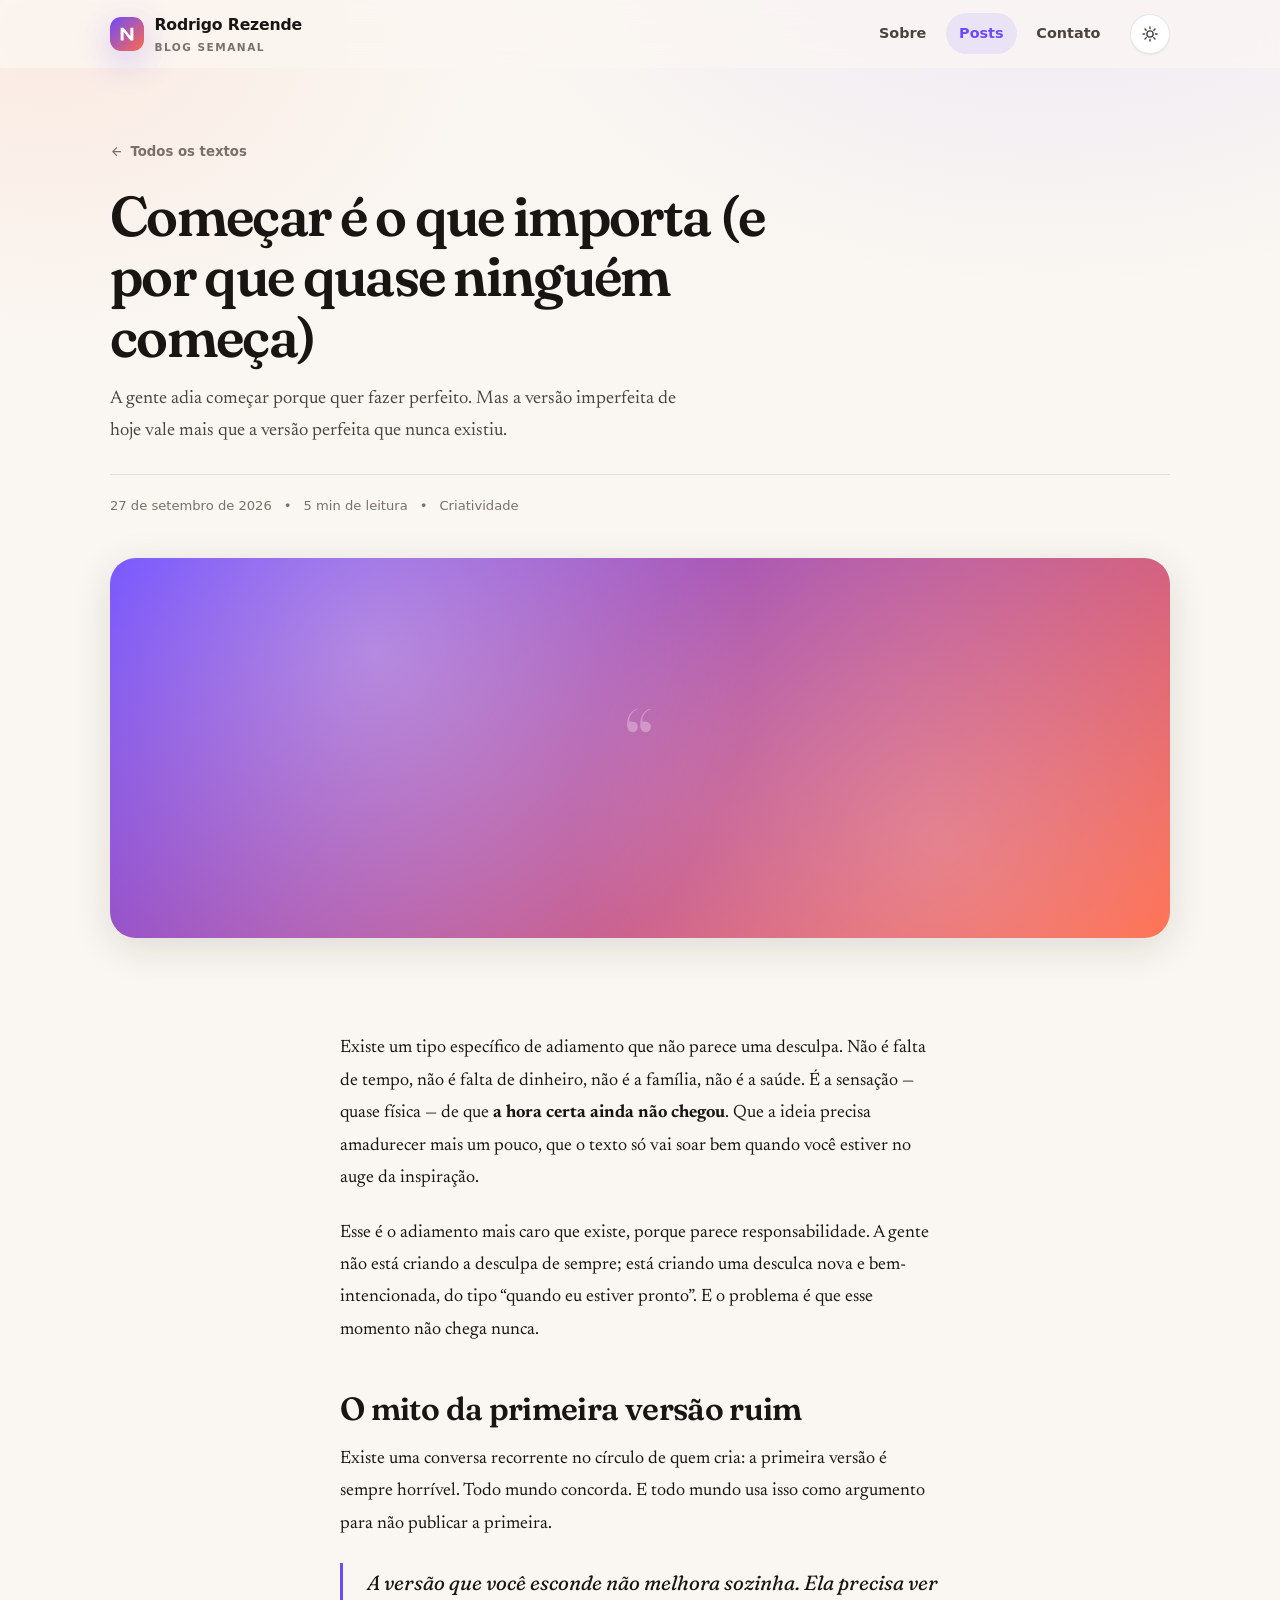
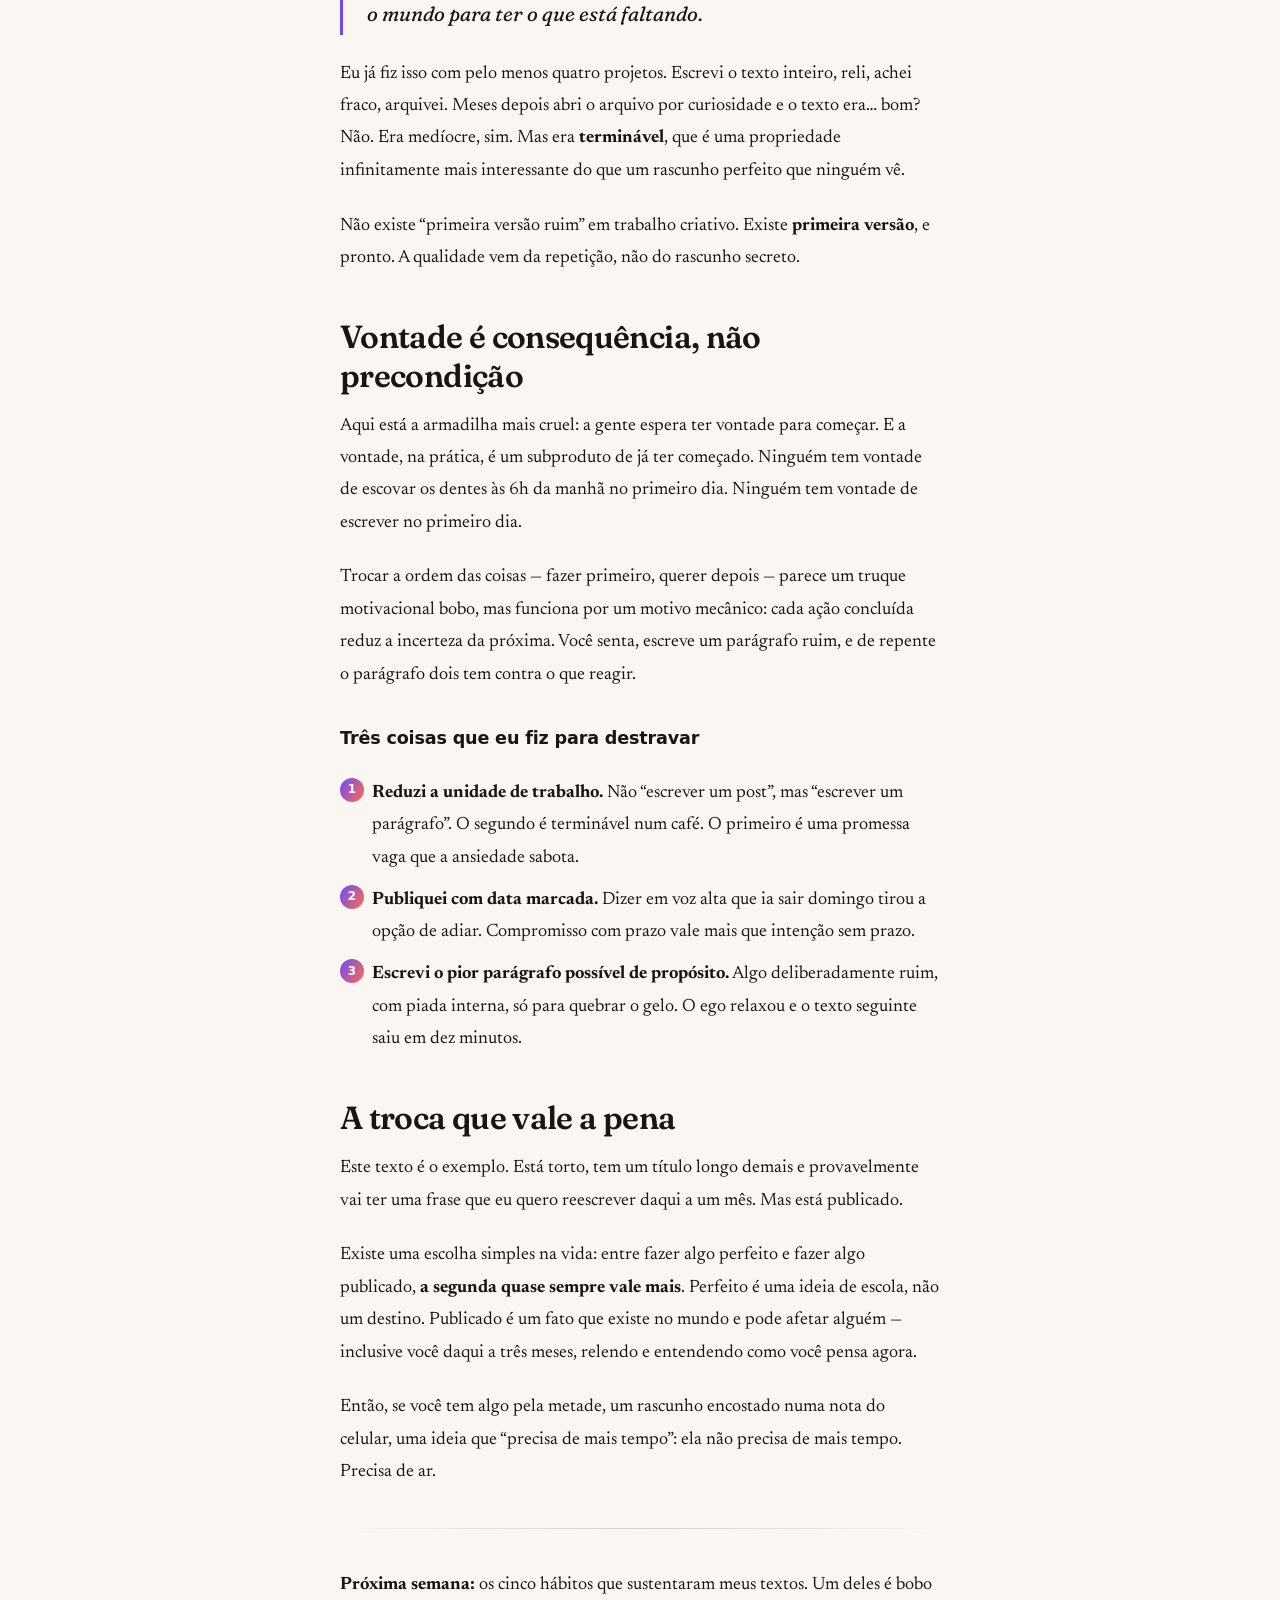
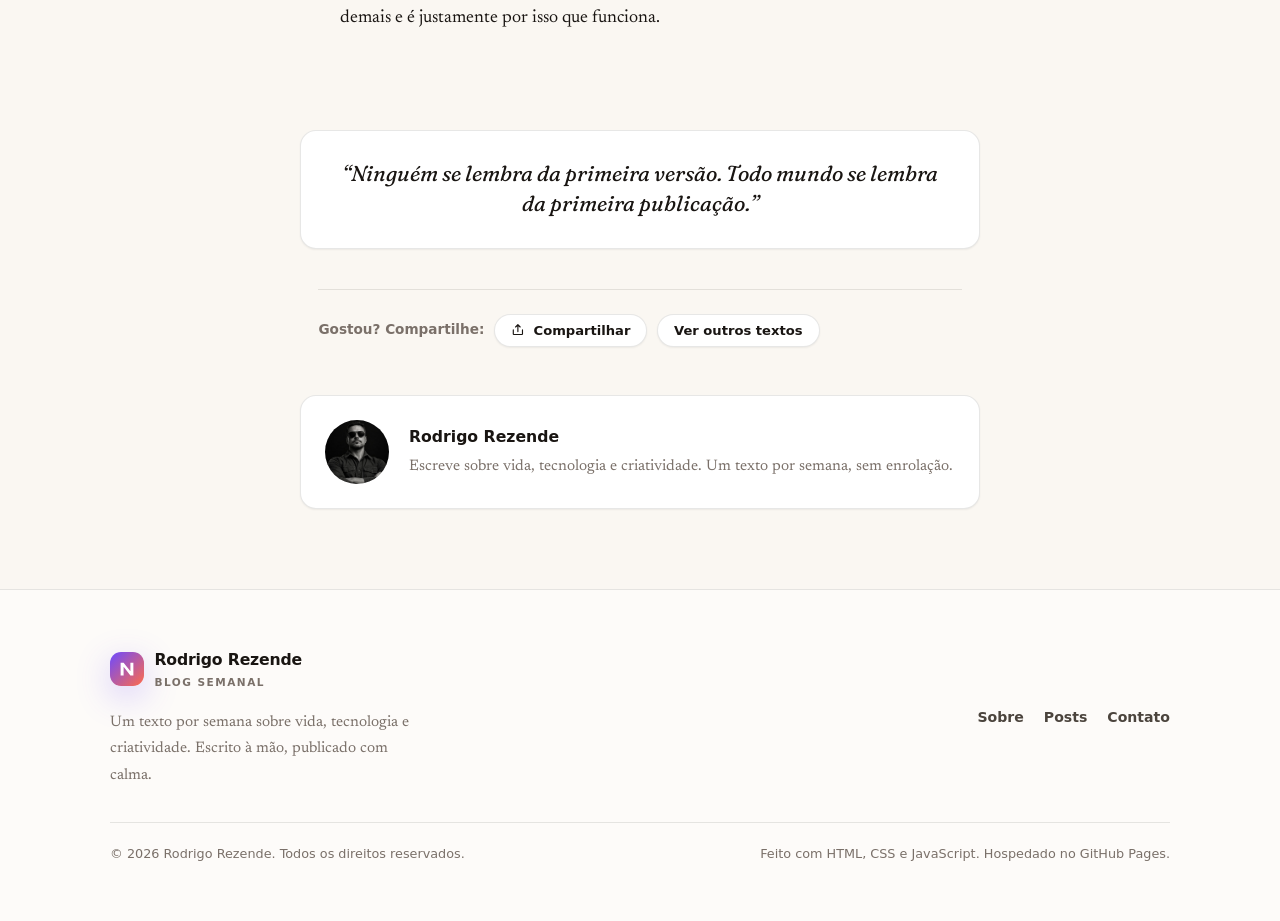
==== posts/comecar-e-o-que-importa.html @ 7c2f8404 "Add files via upload" ====
<!DOCTYPE html>
<html lang="pt-BR" data-theme="light">
<head>
<meta charset="UTF-8">
<meta name="viewport" content="width=device-width, initial-scale=1">
<title>Começar é o que importa — Rodrigo Rezende</title>
<meta name="description" content="A gente adia começar porque quer fazer perfeito. Mas a versão imperfeita de hoje vale mais que a versão perfeita que nunca existiu. Um texto sobre momentum e o medo que trava a maioria das pessoas.">
<meta name="author" content="Rodrigo Rezende">
<meta name="theme-color" content="#faf7f2" media="(prefers-color-scheme: light)">
<meta name="theme-color" content="#100e13" media="(prefers-color-scheme: dark)">
<meta property="og:type" content="article">
<meta property="og:locale" content="pt_BR">
<meta property="og:title" content="Começar é o que importa (e por que quase ninguém começa)">
<meta property="og:description" content="Por que esperar a versão perfeita é a forma mais elegante de nunca começar.">
<meta property="og:image" content="../assets/rodrigo-rezende.jpg">
<meta name="twitter:card" content="summary_large_image">
<link rel="icon" href="../assets/favicon.svg" type="image/svg+xml">
<link rel="preconnect" href="https://fonts.googleapis.com">
<link rel="preconnect" href="https://fonts.gstatic.com" crossorigin>
<link href="https://fonts.googleapis.com/css2?family=Fraunces:ital,opsz,wght@0,9..144,400..700;1,9..144,400..600&family=Newsreader:ital,opsz,wght@0,6..72,400..600;1,6..72,400&display=swap" rel="stylesheet">
<link rel="stylesheet" href="../styles.css">
<script>
  (function () {
    try {
      var saved = localStorage.getItem('tema');
      var prefersDark = window.matchMedia('(prefers-color-scheme: dark)').matches;
      document.documentElement.dataset.theme = saved || (prefersDark ? 'dark' : 'light');
    } catch (e) {}
  })();
</script>
</head>
<body>

<a class="skip-link" href="#conteudo">Pular para o conteúdo</a>
<div class="progress-bar" id="progressBar" aria-hidden="true"></div>

<header class="site-header" id="siteHeader">
  <div class="shell">
    <a class="brand" href="../index.html">
      <img class="brand-mark" src="../assets/favicon.svg" alt="" width="34" height="34">
      <span class="brand-text">Rodrigo Rezende<small>Blog semanal</small></span>
    </a>
    <nav class="nav" id="nav" aria-label="Navegação principal">
      <a class="nav-link" href="../index.html#sobre">Sobre</a>
      <a class="nav-link" href="../index.html#posts" aria-current="page">Posts</a>
      <a class="nav-link" href="../index.html#contato">Contato</a>
    </nav>
    <div class="header-actions">
      <button class="icon-btn theme-toggle" id="themeToggle" type="button" aria-label="Alternar tema claro e escuro" title="Alternar tema">
        <svg class="icon-sun" viewBox="0 0 24 24" fill="none" stroke="currentColor" stroke-width="1.9" stroke-linecap="round" aria-hidden="true">
          <circle cx="12" cy="12" r="4.2"/>
          <path d="M12 2.6v2.2M12 19.2v2.2M2.6 12h2.2M19.2 12h2.2M5.3 5.3l1.6 1.6M17.1 17.1l1.6 1.6M18.7 5.3l-1.6 1.6M6.9 17.1l-1.6 1.6"/>
        </svg>
        <svg class="icon-moon" viewBox="0 0 24 24" fill="none" stroke="currentColor" stroke-width="1.9" stroke-linecap="round" stroke-linejoin="round" aria-hidden="true">
          <path d="M20.5 14.3A8.5 8.5 0 0 1 9.7 3.5a8.5 8.5 0 1 0 10.8 10.8Z"/>
        </svg>
      </button>
      <button class="icon-btn menu-toggle" id="menuToggle" type="button" aria-label="Abrir menu" aria-expanded="false" aria-controls="nav">
        <svg viewBox="0 0 24 24" fill="none" stroke="currentColor" stroke-width="2" stroke-linecap="round" aria-hidden="true">
          <path d="M4 7h16M4 12h16M4 17h16"/>
        </svg>
      </button>
    </div>
  </div>
</header>

<main id="conteudo">

  <article>
    <header class="article-hero shell">
      <a class="back-link" href="../index.html#posts">
        <svg viewBox="0 0 24 24" fill="none" stroke="currentColor" stroke-width="2" stroke-linecap="round" stroke-linejoin="round" style="width:1em;height:1em" aria-hidden="true">
          <path d="M19 12H6M12 5l-7 7 7 7"/>
        </svg>
        Todos os textos
      </a>

      <h1>Começar é o que importa (e por que quase ninguém começa)</h1>

      <p class="article-dek">
        A gente adia começar porque quer fazer perfeito. Mas a versão imperfeita de hoje vale
        mais que a versão perfeita que nunca existiu.
      </p>

      <div class="article-meta">
        <time datetime="2026-09-27">27 de setembro de 2026</time>
        <span aria-hidden="true">&bull;</span>
        <span>5 min de leitura</span>
        <span aria-hidden="true">&bull;</span>
        <span>Criatividade</span>
      </div>

      <div class="cover">
        <div class="cover-gradient" role="img" aria-label="Ilustração abstrata em tons de violeta e coral">
          <span aria-hidden="true">&ldquo;</span>
        </div>
      </div>
    </header>

    <div class="shell prose">
      <p>
        Existe um tipo específico de adiamento que não parece uma desculpa. Não é falta de
        tempo, não é falta de dinheiro, não é a família, não é a saúde. É a sensação — quase
        física — de que <strong>a hora certa ainda não chegou</strong>. Que a ideia precisa
        amadurecer mais um pouco, que o texto só vai soar bem quando você estiver no auge da
        inspiração.
      </p>

      <p>
        Esse é o adiamento mais caro que existe, porque parece responsabilidade. A gente não
        está criando a desculpa de sempre; está criando uma desculca nova e bem-intencionada,
        do tipo “quando eu estiver pronto”. E o problema é que esse momento não chega nunca.
      </p>

      <h2>O mito da primeira versão ruim</h2>

      <p>
        Existe uma conversa recorrente no círculo de quem cria: a primeira versão é sempre
        horrível. Todo mundo concorda. E todo mundo usa isso como argumento para não publicar
        a primeira.
      </p>

      <blockquote>
        A versão que você esconde não melhora sozinha. Ela precisa ver o mundo para ter o que
        está faltando.
      </blockquote>

      <p>
        Eu já fiz isso com pelo menos quatro projetos. Escrevi o texto inteiro, reli, achei
        fraco, arquivei. Meses depois abri o arquivo por curiosidade e o texto era… bom? Não.
        Era medíocre, sim. Mas era <strong>terminável</strong>, que é uma propriedade
        infinitamente mais interessante do que um rascunho perfeito que ninguém vê.
      </p>

      <p>
        Não existe “primeira versão ruim” em trabalho criativo. Existe <strong>primeira
        versão</strong>, e pronto. A qualidade vem da repetição, não do rascunho secreto.
      </p>

      <h2>Vontade é consequência, não precondição</h2>

      <p>
        Aqui está a armadilha mais cruel: a gente espera ter vontade para começar. E a vontade,
        na prática, é um subproduto de já ter começado. Ninguém tem vontade de escovar os
        dentes às 6h da manhã no primeiro dia. Ninguém tem vontade de escrever no primeiro dia.
      </p>

      <p>
        Trocar a ordem das coisas — fazer primeiro, querer depois — parece um truque motivacional
        bobo, mas funciona por um motivo mecânico: cada ação concluída reduz a incerteza da
        próxima. Você senta, escreve um parágrafo ruim, e de repente o parágrafo dois tem contra
        o que reagir.
      </p>

      <h3>Três coisas que eu fiz para destravar</h3>

      <ol>
        <li>
          <strong>Reduzi a unidade de trabalho.</strong> Não “escrever um post”, mas “escrever
          um parágrafo”. O segundo é terminável num café. O primeiro é uma promessa vaga que
          a ansiedade sabota.
        </li>
        <li>
          <strong>Publiquei com data marcada.</strong> Dizer em voz alta que ia sair domingo
          tirou a opção de adiar. Compromisso com prazo vale mais que intenção sem prazo.
        </li>
        <li>
          <strong>Escrevi o pior parágrafo possível de propósito.</strong> Algo deliberadamente
          ruim, com piada interna, só para quebrar o gelo. O ego relaxou e o texto seguinte saiu
          em dez minutos.
        </li>
      </ol>

      <h2>A troca que vale a pena</h2>

      <p>
        Este texto é o exemplo. Está torto, tem um título longo demais e provavelmente vai ter
        uma frase que eu quero reescrever daqui a um mês. Mas está publicado.
      </p>

      <p>
        Existe uma escolha simples na vida: entre fazer algo perfeito e fazer algo publicado,
        <strong>a segunda quase sempre vale mais</strong>. Perfeito é uma ideia de escola, não
        um destino. Publicado é um fato que existe no mundo e pode afetar alguém — inclusive
        você daqui a três meses, relendo e entendendo como você pensa agora.
      </p>

      <p>
        Então, se você tem algo pela metade, um rascunho encostado numa nota do celular, uma
        ideia que “precisa de mais tempo”: ela não precisa de mais tempo. Precisa de ar.
      </p>

      <hr>

      <p>
        <strong>Próxima semana:</strong> os cinco hábitos que sustentaram meus textos. Um deles
        é bobo demais e é justamente por isso que funciona.
      </p>
    </div>

    <div class="shell">
      <div class="pull-quote">
        <p>“Ninguém se lembra da primeira versão. Todo mundo se lembra da primeira publicação.”</p>
      </div>

      <div class="share-row">
        <span>Gostou? Compartilhe:</span>
        <button class="btn btn-ghost" type="button" data-share>
          <svg viewBox="0 0 24 24" fill="none" stroke="currentColor" stroke-width="2" stroke-linecap="round" stroke-linejoin="round" aria-hidden="true">
            <path d="M4 12v7a1 1 0 0 0 1 1h14a1 1 0 0 0 1-1v-7M12 15V3M8 7l4-4 4 4"/>
          </svg>
          Compartilhar
        </button>
        <a class="btn btn-ghost" href="../index.html#posts">Ver outros textos</a>
      </div>

      <div class="author-box">
        <img src="../assets/rodrigo-rezende.jpg" alt="" width="64" height="64" loading="lazy" decoding="async">
        <div>
          <strong>Rodrigo Rezende</strong>
          <p>Escreve sobre vida, tecnologia e criatividade. Um texto por semana, sem enrolação.</p>
        </div>
      </div>
    </div>
  </article>

</main>

<footer class="site-footer">
  <div class="shell">
    <div class="footer-grid">
      <div>
        <a class="brand" href="../index.html">
          <img class="brand-mark" src="../assets/favicon.svg" alt="" width="34" height="34">
          <span class="brand-text">Rodrigo Rezende<small>Blog semanal</small></span>
        </a>
        <p class="footer-about">
          Um texto por semana sobre vida, tecnologia e criatividade. Escrito à mão, publicado com calma.
        </p>
      </div>
      <nav class="footer-nav" aria-label="Navegação do rodapé">
        <a href="../index.html#sobre">Sobre</a>
        <a href="../index.html#posts">Posts</a>
        <a href="../index.html#contato">Contato</a>
      </nav>
    </div>
    <div class="footer-bottom">
      <span>&copy; <span id="year">2026</span> Rodrigo Rezende. Todos os direitos reservados.</span>
      <span>Feito com HTML, CSS e JavaScript. Hospedado no GitHub Pages.</span>
    </div>
  </div>
</footer>

<div class="toast" id="toast" role="status" aria-live="polite"></div>

<script src="../script.js"></script>
</body>
</html>
---- styles.css ----
:root {
  --font-display: "Fraunces", "Iowan Old Style", Georgia, serif;
  --font-read: "Newsreader", Georgia, "Times New Roman", serif;
  --font-ui: system-ui, -apple-system, "Segoe UI", Roboto, Helvetica, Arial, sans-serif;

  --bg: #faf7f2;
  --bg-soft: #f2ece3;
  --surface: #ffffff;
  --surface-2: #fbf8f4;
  --text: #191512;
  --text-soft: #4b443d;
  --muted: #7a7069;
  --border: rgba(25, 21, 18, 0.1);
  --border-strong: rgba(25, 21, 18, 0.18);

  --accent: #6d4aff;
  --accent-2: #ff6b4a;
  --accent-ink: #ffffff;
  --accent-soft: rgba(109, 74, 255, 0.1);
  --accent-ring: rgba(109, 74, 255, 0.35);

  --shadow-xs: 0 1px 2px rgba(25, 21, 18, 0.06);
  --shadow-sm: 0 2px 8px rgba(25, 21, 18, 0.06), 0 8px 24px rgba(25, 21, 18, 0.05);
  --shadow-md: 0 10px 40px rgba(25, 21, 18, 0.12);
  --shadow-glow: 0 10px 34px rgba(109, 74, 255, 0.28);

  --radius-sm: 10px;
  --radius: 16px;
  --radius-lg: 26px;
  --radius-pill: 999px;

  --maxw: 1140px;
  --measure: 68ch;
  --header-h: 68px;
  --ease: cubic-bezier(0.22, 1, 0.36, 1);
}

[data-theme="dark"] {
  --bg: #100e13;
  --bg-soft: #17141b;
  --surface: #1b1822;
  --surface-2: #211d2a;
  --text: #f6f2ee;
  --text-soft: #d6cfc8;
  --muted: #a49b93;
  --border: rgba(255, 255, 255, 0.1);
  --border-strong: rgba(255, 255, 255, 0.2);
  --accent: #a78bff;
  --accent-2: #ff8a6b;
  --accent-ink: #14121a;
  --accent-soft: rgba(167, 139, 255, 0.14);
  --accent-ring: rgba(167, 139, 255, 0.4);
  --shadow-xs: 0 1px 2px rgba(0, 0, 0, 0.4);
  --shadow-sm: 0 2px 10px rgba(0, 0, 0, 0.4), 0 10px 30px rgba(0, 0, 0, 0.35);
  --shadow-md: 0 14px 46px rgba(0, 0, 0, 0.55);
  --shadow-glow: 0 10px 34px rgba(167, 139, 255, 0.3);
}

*,
*::before,
*::after {
  box-sizing: border-box;
}

* {
  margin: 0;
}

html {
  -webkit-text-size-adjust: 100%;
  scroll-behavior: smooth;
  scroll-padding-top: calc(var(--header-h) + 24px);
}

body {
  font-family: var(--font-read);
  font-size: 1.0625rem;
  line-height: 1.75;
  color: var(--text);
  background-color: var(--bg);
  background-image:
    radial-gradient(60rem 40rem at 82% -12%, var(--accent-soft), transparent 62%),
    radial-gradient(48rem 34rem at 4% 4%, rgba(255, 107, 74, 0.09), transparent 60%);
  background-attachment: fixed;
  -webkit-font-smoothing: antialiased;
  text-rendering: optimizeLegibility;
  min-height: 100vh;
  overflow-x: hidden;
}

img,
svg {
  display: block;
  max-width: 100%;
}

img {
  height: auto;
}

a {
  color: inherit;
  text-decoration: none;
}

button {
  font: inherit;
  color: inherit;
  cursor: pointer;
  border: 0;
  background: none;
}

ul,
ol {
  padding: 0;
  list-style: none;
}

:focus-visible {
  outline: 2px solid var(--accent);
  outline-offset: 3px;
  border-radius: 4px;
}

::selection {
  background: var(--accent);
  color: var(--accent-ink);
}

.skip-link {
  position: absolute;
  left: -9999px;
  top: 0;
  z-index: 200;
  padding: 0.75rem 1.25rem;
  background: var(--accent);
  color: var(--accent-ink);
  font-family: var(--font-ui);
  font-weight: 600;
  border-radius: 0 0 var(--radius-sm) 0;
}

.skip-link:focus {
  left: 0;
}

.shell {
  width: 100%;
  max-width: var(--maxw);
  margin-inline: auto;
  padding-inline: clamp(1.15rem, 4vw, 2.5rem);
}

.eyebrow {
  display: inline-flex;
  align-items: center;
  gap: 0.5rem;
  font-family: var(--font-ui);
  font-size: 0.7rem;
  font-weight: 700;
  letter-spacing: 0.16em;
  text-transform: uppercase;
  color: var(--accent);
}

.eyebrow::before {
  content: "";
  width: 1.6rem;
  height: 2px;
  border-radius: 2px;
  background: linear-gradient(90deg, var(--accent), var(--accent-2));
}

.section-title {
  font-family: var(--font-display);
  font-size: clamp(1.75rem, 1.15rem + 2.2vw, 2.85rem);
  font-weight: 600;
  line-height: 1.12;
  letter-spacing: -0.02em;
  font-variation-settings: "SOFT" 40, "WONK" 1;
  margin-top: 0.6rem;
}

.section-lead {
  font-family: var(--font-ui);
  font-size: 1rem;
  line-height: 1.7;
  color: var(--muted);
  max-width: 52ch;
  margin-top: 0.9rem;
}

.gradient-text {
  background: linear-gradient(100deg, var(--accent) 0%, var(--accent-2) 90%);
  -webkit-background-clip: text;
  background-clip: text;
  color: transparent;
}

.btn {
  --btn-bg: var(--surface);
  --btn-fg: var(--text);
  display: inline-flex;
  align-items: center;
  justify-content: center;
  gap: 0.55rem;
  padding: 0.8rem 1.4rem;
  font-family: var(--font-ui);
  font-size: 0.9rem;
  font-weight: 600;
  line-height: 1;
  color: var(--btn-fg);
  background: var(--btn-bg);
  border: 1px solid var(--border);
  border-radius: var(--radius-pill);
  box-shadow: var(--shadow-xs);
  transition: transform 0.25s var(--ease), box-shadow 0.25s var(--ease),
    background-color 0.25s var(--ease), border-color 0.25s var(--ease), color 0.25s var(--ease);
}

.btn:hover {
  transform: translateY(-2px);
  box-shadow: var(--shadow-sm);
}

.btn:active {
  transform: translateY(0);
}

.btn-primary {
  --btn-fg: var(--accent-ink);
  background: linear-gradient(100deg, var(--accent), var(--accent-2));
  border-color: transparent;
  box-shadow: var(--shadow-glow);
}

.btn-primary:hover {
  box-shadow: 0 14px 40px rgba(109, 74, 255, 0.36);
}

.btn-ghost:hover {
  border-color: var(--accent);
  color: var(--accent);
  background: var(--accent-soft);
}

.btn svg {
  width: 1.05em;
  height: 1.05em;
  flex: none;
}

.site-header {
  position: sticky;
  top: 0;
  z-index: 100;
  height: var(--header-h);
  display: flex;
  align-items: center;
  background: color-mix(in srgb, var(--bg) 78%, transparent);
  backdrop-filter: saturate(180%) blur(14px);
  -webkit-backdrop-filter: saturate(180%) blur(14px);
  border-bottom: 1px solid transparent;
  transition: border-color 0.3s var(--ease), background-color 0.3s var(--ease);
}

.site-header.is-stuck {
  border-bottom-color: var(--border);
  box-shadow: var(--shadow-xs);
}

.site-header .shell {
  display: flex;
  align-items: center;
  gap: 1rem;
}

.brand {
  display: inline-flex;
  align-items: center;
  gap: 0.65rem;
  font-family: var(--font-ui);
  font-weight: 700;
  font-size: 0.98rem;
  letter-spacing: -0.01em;
  margin-right: auto;
}

.brand-mark {
  width: 34px;
  height: 34px;
  border-radius: 11px;
  box-shadow: var(--shadow-glow);
  flex: none;
}

.brand-text small {
  display: block;
  font-size: 0.66rem;
  font-weight: 600;
  letter-spacing: 0.14em;
  text-transform: uppercase;
  color: var(--muted);
}

.nav {
  display: flex;
  align-items: center;
  gap: 0.35rem;
}

.nav-link {
  position: relative;
  padding: 0.5rem 0.85rem;
  font-family: var(--font-ui);
  font-size: 0.9rem;
  font-weight: 550;
  color: var(--text-soft);
  border-radius: var(--radius-pill);
  transition: color 0.2s var(--ease), background-color 0.2s var(--ease);
}

.nav-link:hover {
  color: var(--text);
  background: var(--accent-soft);
}

.nav-link[aria-current="page"] {
  color: var(--accent);
  background: var(--accent-soft);
}

.header-actions {
  display: flex;
  align-items: center;
  gap: 0.5rem;
}

.icon-btn {
  display: inline-grid;
  place-items: center;
  width: 40px;
  height: 40px;
  border-radius: var(--radius-pill);
  border: 1px solid var(--border);
  background: var(--surface);
  color: var(--text-soft);
  box-shadow: var(--shadow-xs);
  transition: transform 0.25s var(--ease), color 0.2s var(--ease),
    border-color 0.2s var(--ease), background-color 0.2s var(--ease);
}

.icon-btn:hover {
  transform: translateY(-2px);
  color: var(--accent);
  border-color: var(--accent);
}

.icon-btn svg {
  width: 18px;
  height: 18px;
}

.theme-toggle .icon-moon {
  display: none;
}

[data-theme="dark"] .theme-toggle .icon-moon {
  display: block;
}

[data-theme="dark"] .theme-toggle .icon-sun {
  display: none;
}

.menu-toggle {
  display: none;
}

.progress-bar {
  position: fixed;
  inset-inline: 0;
  top: 0;
  height: 3px;
  z-index: 120;
  transform-origin: 0 50%;
  transform: scaleX(0);
  background: linear-gradient(90deg, var(--accent), var(--accent-2));
  pointer-events: none;
}

.hero {
  position: relative;
  padding-block: clamp(3rem, 8vw, 6.5rem) clamp(3rem, 7vw, 5.5rem);
}

.hero-grid {
  display: grid;
  grid-template-columns: minmax(0, 1.05fr) minmax(0, 0.95fr);
  gap: clamp(2rem, 5vw, 4.5rem);
  align-items: center;
}

.hero-badge {
  display: inline-flex;
  align-items: center;
  gap: 0.55rem;
  padding: 0.4rem 0.9rem 0.4rem 0.45rem;
  font-family: var(--font-ui);
  font-size: 0.76rem;
  font-weight: 600;
  color: var(--text-soft);
  background: var(--surface);
  border: 1px solid var(--border);
  border-radius: var(--radius-pill);
  box-shadow: var(--shadow-xs);
}

.pulse-dot {
  position: relative;
  display: inline-block;
  width: 8px;
  height: 8px;
  margin-left: 0.4rem;
  border-radius: 50%;
  background: #22c55e;
}

.pulse-dot::after {
  content: "";
  position: absolute;
  inset: -4px;
  border-radius: 50%;
  border: 2px solid #22c55e;
  opacity: 0;
  animation: pulse 2.4s var(--ease) infinite;
}

@keyframes pulse {
  0% {
    transform: scale(0.6);
    opacity: 0.9;
  }
  70%,
  100% {
    transform: scale(1.5);
    opacity: 0;
  }
}

.hero h1 {
  font-family: var(--font-display);
  font-size: clamp(2.5rem, 1.3rem + 5vw, 4.4rem);
  font-weight: 600;
  line-height: 1.02;
  letter-spacing: -0.03em;
  font-variation-settings: "SOFT" 60, "WONK" 1;
  margin-top: 1.1rem;
}

.hero-role {
  font-family: var(--font-ui);
  font-size: clamp(0.95rem, 0.9rem + 0.3vw, 1.1rem);
  font-weight: 600;
  color: var(--accent);
  margin-top: 0.9rem;
}

.hero-bio {
  font-size: 1.1rem;
  line-height: 1.72;
  color: var(--text-soft);
  max-width: 54ch;
  margin-top: 1.1rem;
}

.hero-cta {
  display: flex;
  flex-wrap: wrap;
  gap: 0.75rem;
  margin-top: 2rem;
}

.hero-meta {
  display: flex;
  flex-wrap: wrap;
  gap: 1.5rem 2.25rem;
  margin-top: 2.5rem;
  padding-top: 1.75rem;
  border-top: 1px solid var(--border);
}

.hero-meta div {
  min-width: 0;
}

.hero-meta dt {
  font-family: var(--font-ui);
  font-size: 0.7rem;
  font-weight: 700;
  letter-spacing: 0.14em;
  text-transform: uppercase;
  color: var(--muted);
}

.hero-meta dd {
  margin: 0.25rem 0 0;
  font-family: var(--font-ui);
  font-size: 1.05rem;
  font-weight: 650;
}

.hero-visual {
  position: relative;
  justify-self: end;
  width: 100%;
  max-width: 420px;
}

.avatar-frame {
  position: relative;
  padding: 14px;
  border-radius: 32px;
  background: var(--surface);
  border: 1px solid var(--border);
  box-shadow: var(--shadow-md);
}

.avatar-frame::before {
  content: "";
  position: absolute;
  inset: -14% -10% auto auto;
  width: 60%;
  aspect-ratio: 1;
  border-radius: 50%;
  background: conic-gradient(from 180deg, var(--accent), var(--accent-2), var(--accent));
  filter: blur(38px);
  opacity: 0.42;
  z-index: -1;
}

.avatar-frame picture {
  display: block;
}

.avatar-frame img {
  width: 100%;
  aspect-ratio: 1;
  object-fit: cover;
  border-radius: 22px;
  background: var(--bg-soft);
}

.social-row {
  display: flex;
  justify-content: center;
  gap: 0.6rem;
  margin-top: 1.5rem;
  flex-wrap: wrap;
}

.social-link {
  display: inline-flex;
  align-items: center;
  gap: 0.5rem;
  padding: 0.55rem 1rem;
  font-family: var(--font-ui);
  font-size: 0.83rem;
  font-weight: 600;
  color: var(--text-soft);
  background: var(--surface);
  border: 1px solid var(--border);
  border-radius: var(--radius-pill);
  box-shadow: var(--shadow-xs);
  transition: transform 0.25s var(--ease), color 0.2s var(--ease),
    border-color 0.2s var(--ease), box-shadow 0.25s var(--ease);
}

.social-link svg {
  width: 16px;
  height: 16px;
  color: var(--accent);
  transition: color 0.2s var(--ease), transform 0.3s var(--ease);
}

.social-link:hover {
  transform: translateY(-3px);
  color: var(--text);
  border-color: var(--accent);
  box-shadow: var(--shadow-sm);
}

.social-link:hover svg {
  transform: scale(1.12);
}

.floating-card {
  position: absolute;
  display: flex;
  align-items: center;
  gap: 0.7rem;
  padding: 0.7rem 0.95rem;
  background: var(--surface);
  border: 1px solid var(--border);
  border-radius: var(--radius);
  box-shadow: var(--shadow-md);
  font-family: var(--font-ui);
  font-size: 0.78rem;
  font-weight: 600;
  line-height: 1.3;
}

.floating-card small {
  display: block;
  font-size: 0.68rem;
  font-weight: 500;
  color: var(--muted);
}

.floating-card .dot {
  width: 30px;
  height: 30px;
  border-radius: 9px;
  display: grid;
  place-items: center;
  background: var(--accent-soft);
  color: var(--accent);
  flex: none;
}

.floating-card .dot svg {
  width: 16px;
  height: 16px;
}

.float-a {
  top: -18px;
  left: -26px;
  animation: float 7s ease-in-out infinite;
}

.float-b {
  bottom: -22px;
  right: -18px;
  animation: float 8.5s ease-in-out infinite reverse;
}

@keyframes float {
  0%,
  100% {
    transform: translateY(0);
  }
  50% {
    transform: translateY(-11px);
  }
}

.section {
  padding-block: clamp(3.5rem, 7vw, 6rem);
}

.section-head {
  display: flex;
  flex-wrap: wrap;
  align-items: flex-end;
  justify-content: space-between;
  gap: 1.5rem;
  margin-bottom: clamp(2rem, 4vw, 3rem);
}

.filters {
  display: flex;
  flex-wrap: wrap;
  gap: 0.5rem;
}

.filter {
  padding: 0.45rem 0.95rem;
  font-family: var(--font-ui);
  font-size: 0.82rem;
  font-weight: 600;
  color: var(--muted);
  background: var(--surface);
  border: 1px solid var(--border);
  border-radius: var(--radius-pill);
  transition: all 0.2s var(--ease);
}

.filter:hover {
  color: var(--accent);
  border-color: var(--accent);
}

.filter[aria-pressed="true"] {
  color: var(--accent-ink);
  background: var(--accent);
  border-color: var(--accent);
}

.featured {
  position: relative;
  display: grid;
  grid-template-columns: minmax(0, 1.15fr) minmax(0, 0.85fr);
  gap: 0;
  margin-bottom: clamp(2rem, 4vw, 3rem);
  background: var(--surface);
  border: 1px solid var(--border);
  border-radius: var(--radius-lg);
  overflow: hidden;
  box-shadow: var(--shadow-sm);
  transition: transform 0.35s var(--ease), box-shadow 0.35s var(--ease);
}

.featured:hover {
  transform: translateY(-4px);
  box-shadow: var(--shadow-md);
}

.featured-media {
  position: relative;
  min-height: 280px;
  background: linear-gradient(140deg, var(--accent), var(--accent-2));
  display: grid;
  place-items: center;
  overflow: hidden;
}

.featured-media::before {
  content: "";
  position: absolute;
  inset: 0;
  background-image: radial-gradient(circle at 20% 20%, rgba(255, 255, 255, 0.35), transparent 45%),
    radial-gradient(circle at 80% 70%, rgba(255, 255, 255, 0.22), transparent 42%);
}

.featured-media .quote-mark {
  position: relative;
  font-family: var(--font-display);
  font-size: 7rem;
  line-height: 1;
  color: rgba(255, 255, 255, 0.32);
  font-variation-settings: "SOFT" 100, "WONK" 1;
}

.featured-body {
  padding: clamp(1.75rem, 3.5vw, 2.75rem);
  display: flex;
  flex-direction: column;
  gap: 0.85rem;
}

.featured-body h3 {
  font-family: var(--font-display);
  font-size: clamp(1.4rem, 1.1rem + 1.2vw, 2rem);
  font-weight: 600;
  line-height: 1.16;
  letter-spacing: -0.02em;
}

.featured-body p {
  color: var(--text-soft);
}

.pill {
  display: inline-flex;
  align-items: center;
  gap: 0.4rem;
  align-self: flex-start;
  padding: 0.3rem 0.75rem;
  font-family: var(--font-ui);
  font-size: 0.68rem;
  font-weight: 700;
  letter-spacing: 0.1em;
  text-transform: uppercase;
  color: var(--accent);
  background: var(--accent-soft);
  border-radius: var(--radius-pill);
}

.post-meta {
  display: flex;
  flex-wrap: wrap;
  align-items: center;
  gap: 0.5rem 0.85rem;
  font-family: var(--font-ui);
  font-size: 0.78rem;
  font-weight: 550;
  color: var(--muted);
}

.post-meta time::before {
  content: "\2022";
  margin-right: 0.85rem;
  color: var(--border-strong);
}

.post-meta time:first-child::before {
  content: none;
  margin: 0;
}

.link-more {
  display: inline-flex;
  align-items: center;
  gap: 0.45rem;
  margin-top: auto;
  align-self: flex-start;
  font-family: var(--font-ui);
  font-size: 0.88rem;
  font-weight: 650;
  color: var(--accent);
}

.link-more svg {
  width: 1em;
  height: 1em;
  transition: transform 0.3s var(--ease);
}

.link-more:hover svg {
  transform: translateX(4px);
}

.posts-grid {
  display: grid;
  grid-template-columns: repeat(auto-fill, minmax(290px, 1fr));
  gap: clamp(1.25rem, 2.5vw, 1.75rem);
}

.card {
  position: relative;
  display: flex;
  flex-direction: column;
  gap: 0.75rem;
  padding: 1.5rem;
  background: var(--surface);
  border: 1px solid var(--border);
  border-radius: var(--radius);
  box-shadow: var(--shadow-xs);
  transition: transform 0.3s var(--ease), box-shadow 0.3s var(--ease),
    border-color 0.3s var(--ease);
}

.card::after {
  content: "";
  position: absolute;
  inset: 0;
  border-radius: inherit;
  pointer-events: none;
  box-shadow: inset 0 0 0 1px transparent;
  transition: box-shadow 0.3s var(--ease);
}

.card:hover {
  transform: translateY(-5px);
  border-color: var(--border-strong);
  box-shadow: var(--shadow-md);
}

.card:hover::after {
  box-shadow: inset 0 0 0 1px var(--accent-ring);
}

.card h3 {
  font-family: var(--font-display);
  font-size: 1.28rem;
  font-weight: 600;
  line-height: 1.24;
  letter-spacing: -0.015em;
}

.card p {
  font-size: 1rem;
  color: var(--text-soft);
}

.card .link-more {
  margin-top: 0.5rem;
}

.stretch-link::after {
  content: "";
  position: absolute;
  inset: 0;
}

.tags {
  display: flex;
  flex-wrap: wrap;
  gap: 0.4rem;
}

.tag {
  font-family: var(--font-ui);
  font-size: 0.7rem;
  font-weight: 650;
  letter-spacing: 0.04em;
  color: var(--muted);
  background: var(--surface-2);
  border: 1px solid var(--border);
  padding: 0.2rem 0.6rem;
  border-radius: var(--radius-pill);
}

.is-hidden {
  display: none;
}

.empty-state {
  display: none;
  padding: 3rem 1.5rem;
  text-align: center;
  color: var(--muted);
  background: var(--surface);
  border: 1px dashed var(--border-strong);
  border-radius: var(--radius);
  font-family: var(--font-ui);
}

.empty-state.is-visible {
  display: block;
}

.cta {
  position: relative;
  overflow: hidden;
  padding: clamp(2.25rem, 5vw, 3.75rem);
  text-align: center;
  background: var(--surface);
  border: 1px solid var(--border);
  border-radius: var(--radius-lg);
  box-shadow: var(--shadow-sm);
}

.cta::before {
  content: "";
  position: absolute;
  inset: -60% -10% auto;
  height: 200%;
  background: radial-gradient(40rem 20rem at 50% 0%, var(--accent-soft), transparent 70%);
  pointer-events: none;
}

.cta h2 {
  position: relative;
  font-family: var(--font-display);
  font-size: clamp(1.7rem, 1.15rem + 2.2vw, 2.7rem);
  font-weight: 600;
  line-height: 1.14;
  letter-spacing: -0.025em;
  font-variation-settings: "SOFT" 50, "WONK" 1;
}

.cta p {
  position: relative;
  font-family: var(--font-ui);
  color: var(--muted);
  max-width: 46ch;
  margin: 0.9rem auto 0;
}

.cta .hero-cta {
  position: relative;
  justify-content: center;
}

.cta-note {
  position: relative;
  margin-top: 1.25rem;
  font-family: var(--font-ui);
  font-size: 0.78rem;
  color: var(--muted);
}

.site-footer {
  margin-top: clamp(3rem, 7vw, 5rem);
  padding-block: clamp(2.5rem, 5vw, 3.5rem);
  border-top: 1px solid var(--border);
  background: color-mix(in srgb, var(--surface) 60%, transparent);
}

.footer-grid {
  display: flex;
  flex-wrap: wrap;
  align-items: center;
  justify-content: space-between;
  gap: 1.5rem;
}

.footer-about {
  max-width: 34ch;
  margin-top: 0.75rem;
  font-size: 0.95rem;
  color: var(--muted);
}

.footer-nav {
  display: flex;
  flex-wrap: wrap;
  gap: 0.35rem 1.25rem;
  font-family: var(--font-ui);
  font-size: 0.88rem;
  font-weight: 550;
}

.footer-nav a {
  color: var(--text-soft);
  transition: color 0.2s var(--ease);
}

.footer-nav a:hover {
  color: var(--accent);
}

.footer-bottom {
  display: flex;
  flex-wrap: wrap;
  align-items: center;
  justify-content: space-between;
  gap: 0.75rem;
  margin-top: 2rem;
  padding-top: 1.25rem;
  border-top: 1px solid var(--border);
  font-family: var(--font-ui);
  font-size: 0.8rem;
  color: var(--muted);
}

.reveal {
  opacity: 0;
  transform: translateY(22px);
  transition: opacity 0.7s var(--ease), transform 0.7s var(--ease);
}

.reveal.is-in {
  opacity: 1;
  transform: none;
}

@media (prefers-reduced-motion: reduce) {
  html {
    scroll-behavior: auto;
  }

  *,
  *::before,
  *::after {
    animation-duration: 0.001ms !important;
    animation-iteration-count: 1 !important;
    transition-duration: 0.001ms !important;
  }

  .reveal {
    opacity: 1;
    transform: none;
  }
}

.article-hero {
  padding-block: clamp(2.5rem, 6vw, 4.5rem) clamp(1.5rem, 3vw, 2.5rem);
}

.back-link {
  display: inline-flex;
  align-items: center;
  gap: 0.45rem;
  font-family: var(--font-ui);
  font-size: 0.83rem;
  font-weight: 600;
  color: var(--muted);
  transition: color 0.2s var(--ease), gap 0.25s var(--ease);
}

.back-link:hover {
  color: var(--accent);
  gap: 0.7rem;
}

.article-hero h1 {
  font-family: var(--font-display);
  font-size: clamp(2.1rem, 1.2rem + 3.8vw, 3.5rem);
  font-weight: 600;
  line-height: 1.08;
  letter-spacing: -0.03em;
  font-variation-settings: "SOFT" 50, "WONK" 1;
  max-width: 20ch;
  margin-top: 1rem;
}

.article-dek {
  font-size: 1.15rem;
  line-height: 1.7;
  color: var(--text-soft);
  max-width: 58ch;
  margin-top: 1rem;
}

.article-meta {
  display: flex;
  flex-wrap: wrap;
  align-items: center;
  gap: 0.75rem;
  margin-top: 1.75rem;
  padding-top: 1.25rem;
  border-top: 1px solid var(--border);
  font-family: var(--font-ui);
  font-size: 0.82rem;
  color: var(--muted);
}

.cover {
  margin-top: clamp(1.5rem, 4vw, 2.5rem);
  border-radius: var(--radius-lg);
  overflow: hidden;
  box-shadow: var(--shadow-md);
}

.cover-gradient {
  min-height: clamp(200px, 38vw, 380px);
  display: grid;
  place-items: center;
  background: linear-gradient(140deg, var(--accent), var(--accent-2));
  position: relative;
}

.cover-gradient::before {
  content: "";
  position: absolute;
  inset: 0;
  background-image: radial-gradient(circle at 25% 25%, rgba(255, 255, 255, 0.32), transparent 45%),
    radial-gradient(circle at 78% 74%, rgba(255, 255, 255, 0.2), transparent 42%);
}

.cover-gradient span {
  position: relative;
  font-family: var(--font-display);
  font-size: clamp(3rem, 10vw, 6rem);
  line-height: 1;
  color: rgba(255, 255, 255, 0.3);
}

.prose {
  max-width: var(--measure);
  margin-inline: auto;
  padding-block: clamp(2rem, 5vw, 3.5rem);
  font-size: 1.125rem;
  line-height: 1.8;
  color: var(--text);
}

.prose > * + * {
  margin-top: 1.4rem;
}

.prose p {
  text-wrap: pretty;
}

.prose h2 {
  font-family: var(--font-display);
  font-size: clamp(1.45rem, 1.1rem + 1.4vw, 2rem);
  font-weight: 600;
  line-height: 1.2;
  letter-spacing: -0.02em;
  font-variation-settings: "SOFT" 40, "WONK" 1;
  margin-top: 2.75rem;
}

.prose h3 {
  font-family: var(--font-ui);
  font-size: 1.1rem;
  font-weight: 700;
  letter-spacing: -0.01em;
  margin-top: 2rem;
}

.prose h2 + p,
.prose h3 + p {
  margin-top: 0.9rem;
}

.prose a {
  color: var(--accent);
  text-decoration: underline;
  text-decoration-thickness: 1.5px;
  text-underline-offset: 3px;
  text-decoration-color: var(--accent-ring);
  transition: text-decoration-color 0.2s var(--ease);
}

.prose a:hover {
  text-decoration-color: var(--accent);
}

.prose strong {
  font-weight: 700;
}

.prose blockquote {
  margin-inline: 0;
  padding: 0.35rem 0 0.35rem 1.5rem;
  border-left: 3px solid var(--accent);
  font-family: var(--font-display);
  font-size: 1.28rem;
  font-style: italic;
  line-height: 1.5;
  color: var(--text);
  font-variation-settings: "SOFT" 60, "WONK" 1;
}

.prose ul,
.prose ol {
  padding-left: 0;
  display: grid;
  gap: 0.6rem;
}

.prose ul li {
  position: relative;
  padding-left: 1.6rem;
}

.prose ul li::before {
  content: "";
  position: absolute;
  left: 0.25rem;
  top: 0.72em;
  width: 6px;
  height: 6px;
  border-radius: 50%;
  background: linear-gradient(120deg, var(--accent), var(--accent-2));
}

.prose ol {
  counter-reset: item;
}

.prose ol li {
  position: relative;
  padding-left: 2rem;
  counter-increment: item;
}

.prose ol li::before {
  content: counter(item);
  position: absolute;
  left: 0;
  top: 0.1em;
  display: grid;
  place-items: center;
  width: 1.5rem;
  height: 1.5rem;
  font-family: var(--font-ui);
  font-size: 0.75rem;
  font-weight: 700;
  color: var(--accent-ink);
  background: linear-gradient(120deg, var(--accent), var(--accent-2));
  border-radius: 50%;
}

.prose code {
  font-family: ui-monospace, SFMono-Regular, Menlo, Consolas, monospace;
  font-size: 0.88em;
  padding: 0.15em 0.42em;
  background: var(--surface-2);
  border: 1px solid var(--border);
  border-radius: 6px;
}

.prose pre {
  padding: 1.15rem 1.25rem;
  overflow-x: auto;
  background: var(--surface-2);
  border: 1px solid var(--border);
  border-radius: var(--radius);
  font-size: 0.9rem;
  line-height: 1.6;
}

.prose pre code {
  padding: 0;
  background: none;
  border: 0;
}

.prose hr {
  margin-block: 2.5rem;
  border: 0;
  height: 1px;
  background: linear-gradient(90deg, transparent, var(--border-strong), transparent);
}

.pull-quote {
  max-width: var(--measure);
  margin: 2.5rem auto;
  padding: 1.75rem;
  text-align: center;
  background: var(--surface);
  border: 1px solid var(--border);
  border-radius: var(--radius);
  box-shadow: var(--shadow-xs);
}

.pull-quote p {
  font-family: var(--font-display);
  font-size: 1.35rem;
  line-height: 1.4;
  font-style: italic;
  font-variation-settings: "SOFT" 60, "WONK" 1;
  margin: 0;
}

.author-box {
  max-width: var(--measure);
  margin: 0 auto clamp(2rem, 5vw, 3rem);
  display: flex;
  gap: 1.25rem;
  align-items: center;
  padding: 1.5rem;
  background: var(--surface);
  border: 1px solid var(--border);
  border-radius: var(--radius);
  box-shadow: var(--shadow-xs);
}

.author-box img {
  width: 64px;
  height: 64px;
  border-radius: 50%;
  object-fit: cover;
  flex: none;
}

.author-box strong {
  display: block;
  font-family: var(--font-ui);
  font-size: 0.98rem;
  font-weight: 700;
}

.author-box p {
  margin: 0.25rem 0 0;
  font-size: 0.95rem;
  color: var(--muted);
}

.share-row {
  max-width: var(--measure);
  margin: 0 auto 3rem;
  display: flex;
  flex-wrap: wrap;
  align-items: center;
  gap: 0.6rem;
  padding-top: 1.5rem;
  border-top: 1px solid var(--border);
  font-family: var(--font-ui);
  font-size: 0.85rem;
  font-weight: 600;
  color: var(--muted);
}

.share-row .btn {
  padding: 0.55rem 1rem;
  font-size: 0.82rem;
}

.toast {
  position: fixed;
  left: 50%;
  bottom: 2rem;
  translate: -50% 0;
  z-index: 200;
  padding: 0.7rem 1.2rem;
  font-family: var(--font-ui);
  font-size: 0.85rem;
  font-weight: 600;
  color: var(--accent-ink);
  background: var(--text);
  border-radius: var(--radius-pill);
  box-shadow: var(--shadow-md);
  opacity: 0;
  pointer-events: none;
  transition: opacity 0.3s var(--ease), translate 0.3s var(--ease);
}

.toast.is-visible {
  opacity: 1;
  translate: -50% -8px;
}

@media (max-width: 900px) {
  .hero-grid {
    grid-template-columns: 1fr;
  }

  .hero-visual {
    justify-self: start;
    max-width: 360px;
  }

  .featured {
    grid-template-columns: 1fr;
  }

  .featured-media {
    min-height: 200px;
  }
}

@media (max-width: 760px) {
  .menu-toggle {
    display: inline-grid;
  }

  .nav {
    position: fixed;
    inset: var(--header-h) 0 auto;
    flex-direction: column;
    align-items: stretch;
    gap: 0.15rem;
    padding: 1rem clamp(1.15rem, 4vw, 2.5rem) 1.5rem;
    background: var(--bg);
    border-bottom: 1px solid var(--border);
    box-shadow: var(--shadow-md);
    transform: translateY(-12px);
    opacity: 0;
    visibility: hidden;
    transition: opacity 0.25s var(--ease), transform 0.25s var(--ease), visibility 0.25s;
  }

  .nav.is-open {
    opacity: 1;
    visibility: visible;
    transform: none;
  }

  .nav-link {
    padding: 0.8rem 0.9rem;
    font-size: 1rem;
  }

  .float-a,
  .float-b {
    display: none;
  }
}

@media (max-width: 520px) {
  body {
    font-size: 1rem;
  }

  .hero-meta {
    gap: 1rem 1.5rem;
  }

  .footer-grid,
  .footer-bottom {
    flex-direction: column;
    align-items: flex-start;
  }
}

@media print {
  .site-header,
  .progress-bar,
  .site-footer,
  .share-row,
  .cta,
  .floating-card {
    display: none !important;
  }

  body {
    background: #fff;
  }
}
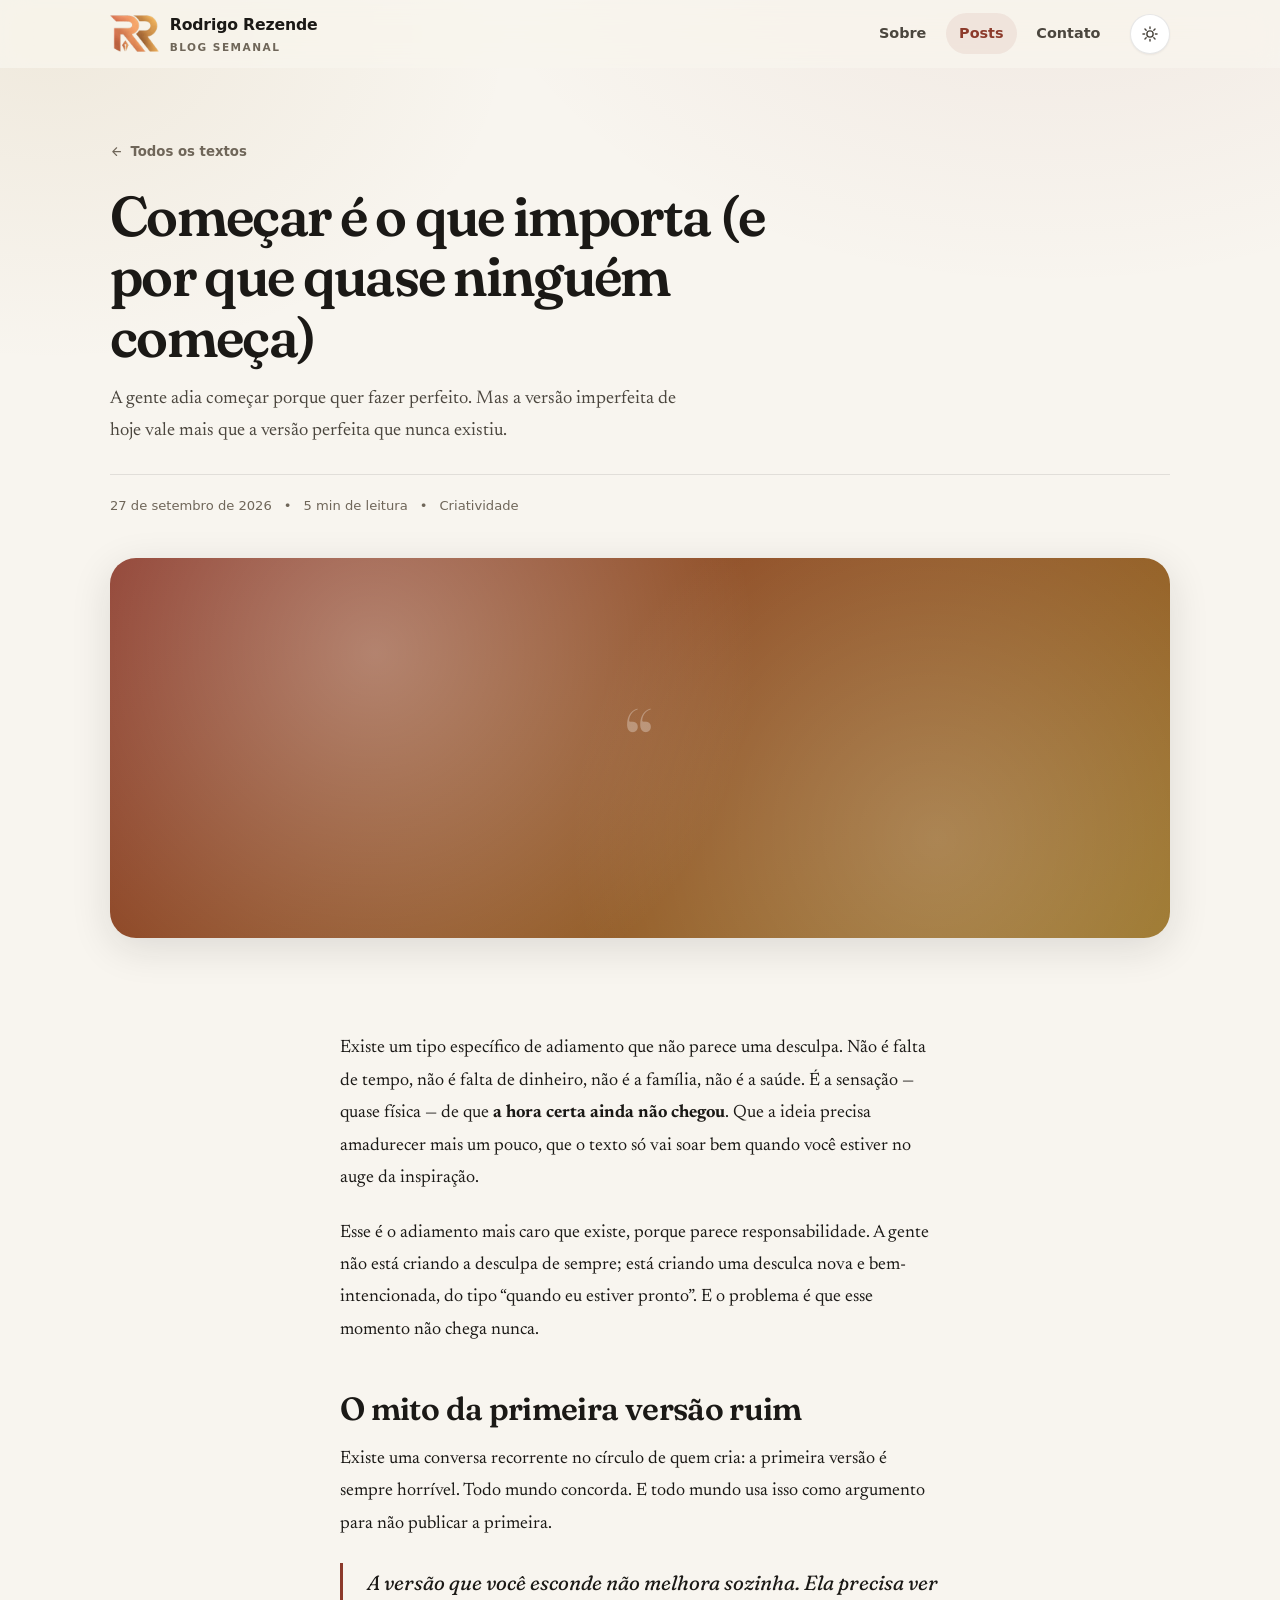
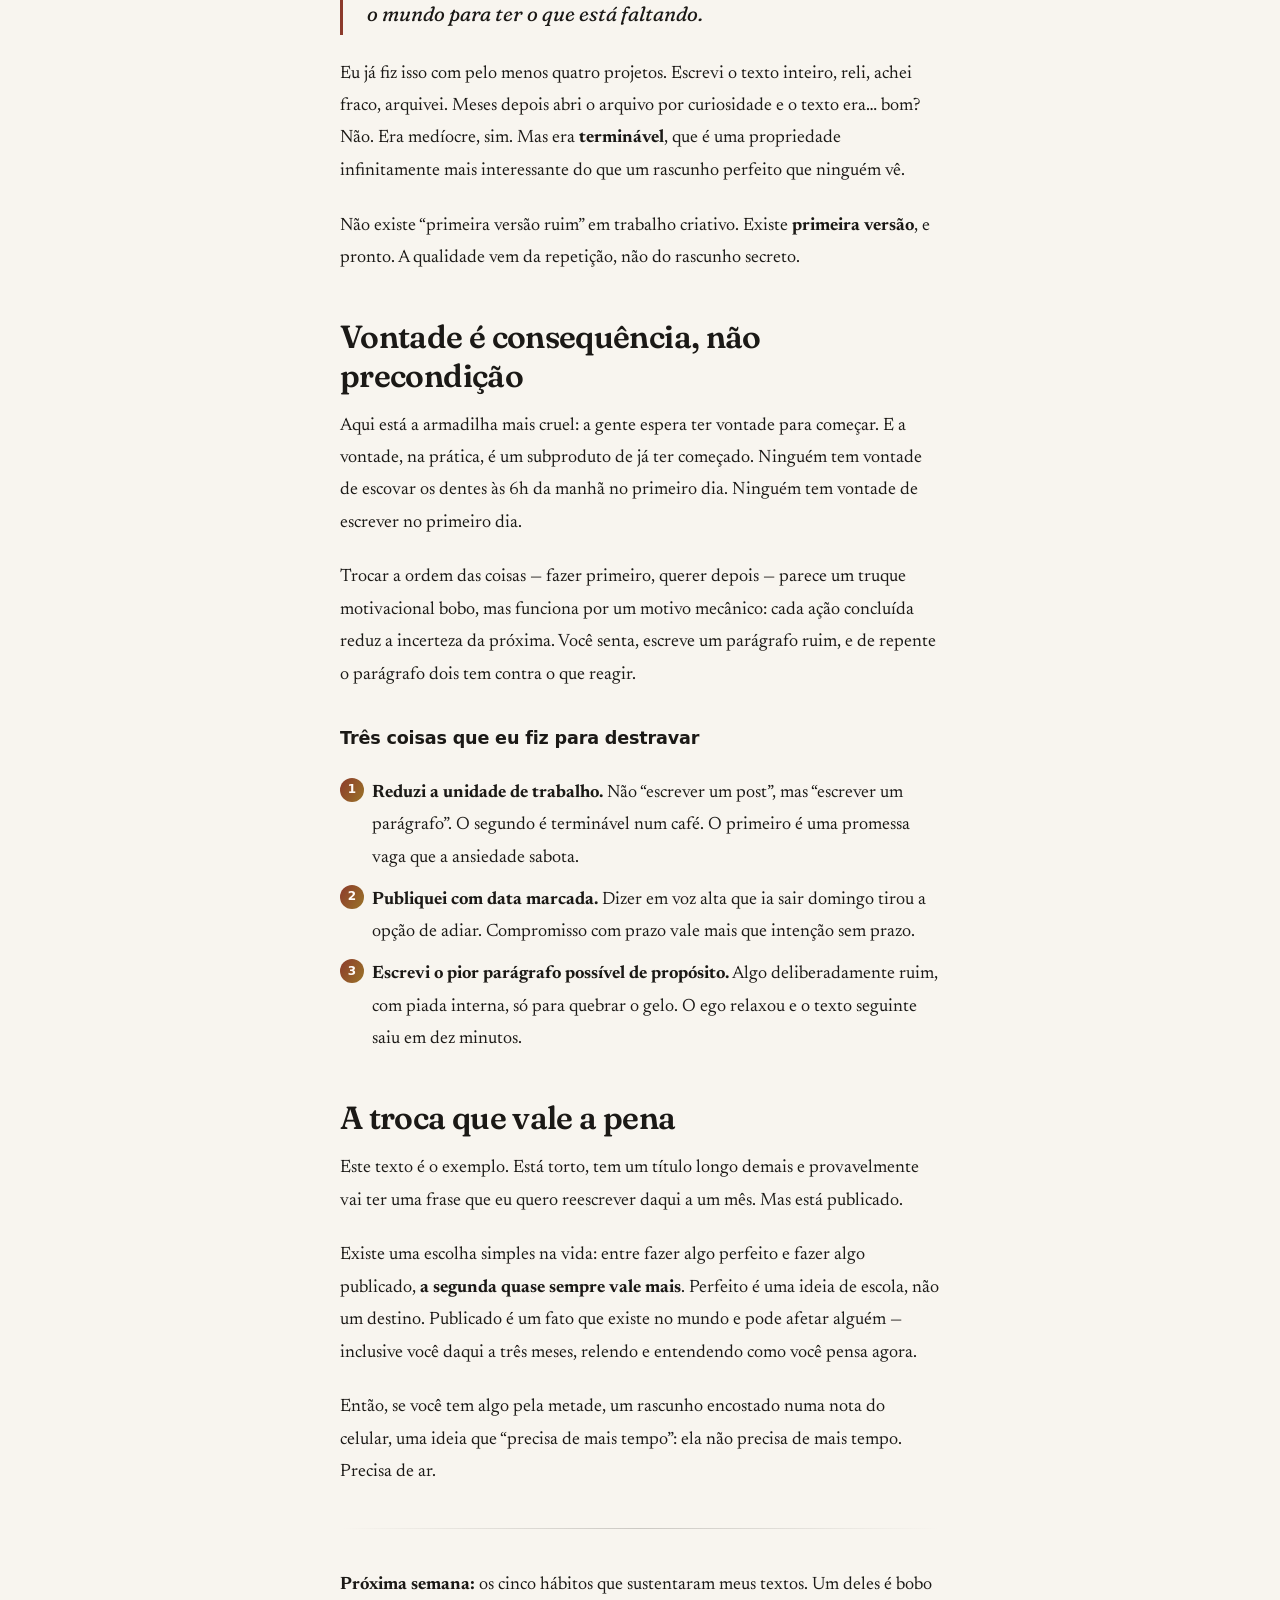
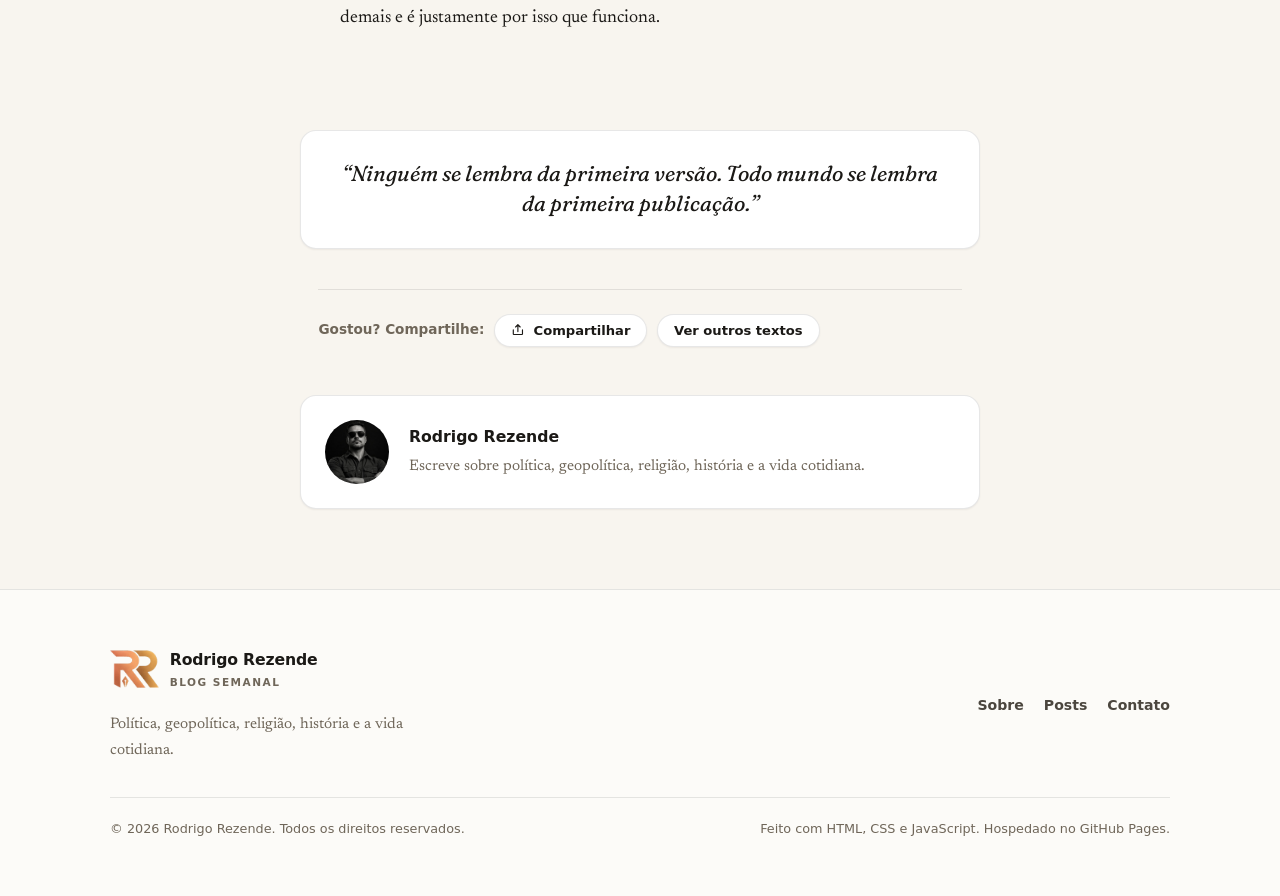
==== commit 3ce157dd: "Identidade visual, monograma e textos definitivos Troca a paleta para um esquema editorial: papel qu" ====
--- a/posts/comecar-e-o-que-importa.html
+++ b/posts/comecar-e-o-que-importa.html
@@ -6,8 +6,8 @@
 <title>Começar é o que importa — Rodrigo Rezende</title>
 <meta name="description" content="A gente adia começar porque quer fazer perfeito. Mas a versão imperfeita de hoje vale mais que a versão perfeita que nunca existiu. Um texto sobre momentum e o medo que trava a maioria das pessoas.">
 <meta name="author" content="Rodrigo Rezende">
-<meta name="theme-color" content="#faf7f2" media="(prefers-color-scheme: light)">
-<meta name="theme-color" content="#100e13" media="(prefers-color-scheme: dark)">
+<meta name="theme-color" content="#f8f5ef" media="(prefers-color-scheme: light)">
+<meta name="theme-color" content="#131110" media="(prefers-color-scheme: dark)">
 <meta property="og:type" content="article">
 <meta property="og:locale" content="pt_BR">
 <meta property="og:title" content="Começar é o que importa (e por que quase ninguém começa)">
@@ -37,7 +37,7 @@
 <header class="site-header" id="siteHeader">
   <div class="shell">
     <a class="brand" href="../index.html">
-      <img class="brand-mark" src="../assets/favicon.svg" alt="" width="34" height="34">
+      <picture class="brand-logo"><source srcset="../assets/monograma-rr.webp" type="image/webp"><img src="../assets/monograma-rr.png" alt="" width="260" height="200" loading="lazy" decoding="async"></picture>
       <span class="brand-text">Rodrigo Rezende<small>Blog semanal</small></span>
     </a>
     <nav class="nav" id="nav" aria-label="Navegação principal">
@@ -218,7 +218,7 @@
         <img src="../assets/rodrigo-rezende.jpg" alt="" width="64" height="64" loading="lazy" decoding="async">
         <div>
           <strong>Rodrigo Rezende</strong>
-          <p>Escreve sobre vida, tecnologia e criatividade. Um texto por semana, sem enrolação.</p>
+          <p>Escreve sobre política, geopolítica, religião, história e a vida cotidiana.</p>
         </div>
       </div>
     </div>
@@ -231,11 +231,11 @@
     <div class="footer-grid">
       <div>
         <a class="brand" href="../index.html">
-          <img class="brand-mark" src="../assets/favicon.svg" alt="" width="34" height="34">
+          <picture class="brand-logo"><source srcset="../assets/monograma-rr.webp" type="image/webp"><img src="../assets/monograma-rr.png" alt="" width="260" height="200" loading="lazy" decoding="async"></picture>
           <span class="brand-text">Rodrigo Rezende<small>Blog semanal</small></span>
         </a>
         <p class="footer-about">
-          Um texto por semana sobre vida, tecnologia e criatividade. Escrito à mão, publicado com calma.
+          Política, geopolítica, religião, história e a vida cotidiana.
         </p>
       </div>
       <nav class="footer-nav" aria-label="Navegação do rodapé">
--- a/styles.css
+++ b/styles.css
@@ -3,26 +3,28 @@
   --font-read: "Newsreader", Georgia, "Times New Roman", serif;
   --font-ui: system-ui, -apple-system, "Segoe UI", Roboto, Helvetica, Arial, sans-serif;
 
-  --bg: #faf7f2;
-  --bg-soft: #f2ece3;
+  --bg: #f8f5ef;
+  --bg-soft: #f0ebe1;
   --surface: #ffffff;
-  --surface-2: #fbf8f4;
-  --text: #191512;
-  --text-soft: #4b443d;
-  --muted: #7a7069;
-  --border: rgba(25, 21, 18, 0.1);
-  --border-strong: rgba(25, 21, 18, 0.18);
-
-  --accent: #6d4aff;
-  --accent-2: #ff6b4a;
-  --accent-ink: #ffffff;
-  --accent-soft: rgba(109, 74, 255, 0.1);
-  --accent-ring: rgba(109, 74, 255, 0.35);
-
-  --shadow-xs: 0 1px 2px rgba(25, 21, 18, 0.06);
-  --shadow-sm: 0 2px 8px rgba(25, 21, 18, 0.06), 0 8px 24px rgba(25, 21, 18, 0.05);
-  --shadow-md: 0 10px 40px rgba(25, 21, 18, 0.12);
-  --shadow-glow: 0 10px 34px rgba(109, 74, 255, 0.28);
+  --surface-2: #fbf8f3;
+  --text: #1b1916;
+  --text-soft: #4b463e;
+  --muted: #6f6659;
+  --border: rgba(27, 25, 22, 0.1);
+  --border-strong: rgba(27, 25, 22, 0.2);
+
+  --accent: #8c3a2b;
+  --accent-2: #9a7428;
+  --accent-ink: #fffaf6;
+  --accent-soft: rgba(140, 58, 43, 0.08);
+  --accent-2-soft: rgba(154, 116, 40, 0.09);
+  --accent-ring: rgba(140, 58, 43, 0.32);
+  --live: #4f7a45;
+
+  --shadow-xs: 0 1px 2px rgba(27, 25, 22, 0.06);
+  --shadow-sm: 0 2px 8px rgba(27, 25, 22, 0.06), 0 8px 24px rgba(27, 25, 22, 0.05);
+  --shadow-md: 0 10px 40px rgba(27, 25, 22, 0.12);
+  --shadow-glow: 0 10px 34px rgba(140, 58, 43, 0.26);
 
   --radius-sm: 10px;
   --radius: 16px;
@@ -36,24 +38,26 @@
 }
 
 [data-theme="dark"] {
-  --bg: #100e13;
-  --bg-soft: #17141b;
-  --surface: #1b1822;
-  --surface-2: #211d2a;
-  --text: #f6f2ee;
-  --text-soft: #d6cfc8;
-  --muted: #a49b93;
+  --bg: #131110;
+  --bg-soft: #1a1715;
+  --surface: #1e1b18;
+  --surface-2: #252220;
+  --text: #f3ede3;
+  --text-soft: #d2c9bd;
+  --muted: #9e958a;
   --border: rgba(255, 255, 255, 0.1);
   --border-strong: rgba(255, 255, 255, 0.2);
-  --accent: #a78bff;
-  --accent-2: #ff8a6b;
-  --accent-ink: #14121a;
-  --accent-soft: rgba(167, 139, 255, 0.14);
-  --accent-ring: rgba(167, 139, 255, 0.4);
+  --accent: #d18a75;
+  --accent-2: #c6a05c;
+  --accent-ink: #1a1513;
+  --accent-soft: rgba(209, 138, 117, 0.13);
+  --accent-2-soft: rgba(198, 160, 92, 0.12);
+  --accent-ring: rgba(209, 138, 117, 0.38);
+  --live: #86ac74;
   --shadow-xs: 0 1px 2px rgba(0, 0, 0, 0.4);
   --shadow-sm: 0 2px 10px rgba(0, 0, 0, 0.4), 0 10px 30px rgba(0, 0, 0, 0.35);
   --shadow-md: 0 14px 46px rgba(0, 0, 0, 0.55);
-  --shadow-glow: 0 10px 34px rgba(167, 139, 255, 0.3);
+  --shadow-glow: 0 10px 34px rgba(209, 138, 117, 0.26);
 }
 
 *,
@@ -80,7 +84,7 @@
   background-color: var(--bg);
   background-image:
     radial-gradient(60rem 40rem at 82% -12%, var(--accent-soft), transparent 62%),
-    radial-gradient(48rem 34rem at 4% 4%, rgba(255, 107, 74, 0.09), transparent 60%);
+    radial-gradient(48rem 34rem at 4% 4%, var(--accent-2-soft), transparent 60%);
   background-attachment: fixed;
   -webkit-font-smoothing: antialiased;
   text-rendering: optimizeLegibility;
@@ -236,7 +240,7 @@
 }
 
 .btn-primary:hover {
-  box-shadow: 0 14px 40px rgba(109, 74, 255, 0.36);
+  box-shadow: var(--shadow-glow);
 }
 
 .btn-ghost:hover {
@@ -287,12 +291,18 @@
   margin-right: auto;
 }
 
-.brand-mark {
-  width: 34px;
-  height: 34px;
-  border-radius: 11px;
-  box-shadow: var(--shadow-glow);
+.brand-logo {
+  display: block;
   flex: none;
+  height: 38px;
+  width: auto;
+}
+
+.brand-logo img {
+  display: block;
+  width: 100%;
+  height: 100%;
+  object-fit: contain;
 }
 
 .brand-text small {
@@ -302,6 +312,10 @@
   letter-spacing: 0.14em;
   text-transform: uppercase;
   color: var(--muted);
+}
+
+[data-theme="dark"] .brand-logo img {
+  filter: brightness(1.45) saturate(1.1);
 }
 
 .nav {
@@ -424,7 +438,7 @@
   height: 8px;
   margin-left: 0.4rem;
   border-radius: 50%;
-  background: #22c55e;
+  background: var(--live);
 }
 
 .pulse-dot::after {
@@ -432,7 +446,7 @@
   position: absolute;
   inset: -4px;
   border-radius: 50%;
-  border: 2px solid #22c55e;
+  border: 2px solid var(--live);
   opacity: 0;
   animation: pulse 2.4s var(--ease) infinite;
 }
@@ -451,43 +465,87 @@
 
 .hero h1 {
   font-family: var(--font-display);
-  font-size: clamp(2.5rem, 1.3rem + 5vw, 4.4rem);
-  font-weight: 600;
-  line-height: 1.02;
+  font-size: clamp(2.15rem, 1.35rem + 3.4vw, 3.45rem);
+  font-weight: 600;
+  line-height: 1.04;
   letter-spacing: -0.03em;
   font-variation-settings: "SOFT" 60, "WONK" 1;
-  margin-top: 1.1rem;
+  margin-top: 1rem;
 }
 
 .hero-role {
   font-family: var(--font-ui);
-  font-size: clamp(0.95rem, 0.9rem + 0.3vw, 1.1rem);
+  font-size: clamp(0.92rem, 0.88rem + 0.25vw, 1.04rem);
   font-weight: 600;
   color: var(--accent);
-  margin-top: 0.9rem;
+  margin-top: 0.75rem;
 }
 
 .hero-bio {
-  font-size: 1.1rem;
-  line-height: 1.72;
+  font-size: 1.02rem;
+  line-height: 1.7;
   color: var(--text-soft);
-  max-width: 54ch;
-  margin-top: 1.1rem;
+  max-width: 46ch;
+  margin-top: 0.95rem;
+}
+
+.about {
+  background: var(--bg-soft);
+  border-block: 1px solid var(--border);
+}
+
+.about-inner {
+  max-width: 72ch;
+  margin-inline: auto;
+}
+
+.about-head {
+  padding-bottom: 1.5rem;
+  margin-bottom: clamp(1.75rem, 3vw, 2.5rem);
+  border-bottom: 1px solid var(--border);
+}
+
+.about-title {
+  font-family: var(--font-display);
+  font-size: clamp(1.7rem, 1.1rem + 2.2vw, 2.5rem);
+  font-weight: 600;
+  line-height: 1.14;
+  letter-spacing: -0.025em;
+  font-variation-settings: "SOFT" 50, "WONK" 1;
+  margin-top: 0.45rem;
+}
+
+.about-body p {
+  font-size: 1.04rem;
+  line-height: 1.78;
+  color: var(--text-soft);
+  margin-top: 1.2rem;
+}
+
+.about-body > p:first-child {
+  margin-top: 0;
+}
+
+.about-outro {
+  padding-top: 1.3rem;
+  border-top: 1px solid var(--border);
+  color: var(--text);
+  font-weight: 500;
 }
 
 .hero-cta {
   display: flex;
   flex-wrap: wrap;
   gap: 0.75rem;
+  margin-top: 1.75rem;
+}
+
+.hero-meta {
+  display: flex;
+  flex-wrap: wrap;
+  gap: 1.4rem 2rem;
   margin-top: 2rem;
-}
-
-.hero-meta {
-  display: flex;
-  flex-wrap: wrap;
-  gap: 1.5rem 2.25rem;
-  margin-top: 2.5rem;
-  padding-top: 1.75rem;
+  padding-top: 1.5rem;
   border-top: 1px solid var(--border);
 }
 
@@ -597,11 +655,14 @@
 
 .floating-card {
   position: absolute;
+  z-index: 2;
   display: flex;
   align-items: center;
   gap: 0.7rem;
   padding: 0.7rem 0.95rem;
-  background: var(--surface);
+  background: color-mix(in srgb, var(--surface) 92%, transparent);
+  backdrop-filter: saturate(180%) blur(8px);
+  -webkit-backdrop-filter: saturate(180%) blur(8px);
   border: 1px solid var(--border);
   border-radius: var(--radius);
   box-shadow: var(--shadow-md);
@@ -641,8 +702,9 @@
 }
 
 .float-b {
-  bottom: -22px;
-  right: -18px;
+  bottom: 26px;
+  left: 22px;
+  right: auto;
   animation: float 8.5s ease-in-out infinite reverse;
 }
 
@@ -970,6 +1032,7 @@
   margin-top: 1.25rem;
   font-family: var(--font-ui);
   font-size: 0.78rem;
+  line-height: 1.6;
   color: var(--muted);
 }
 
